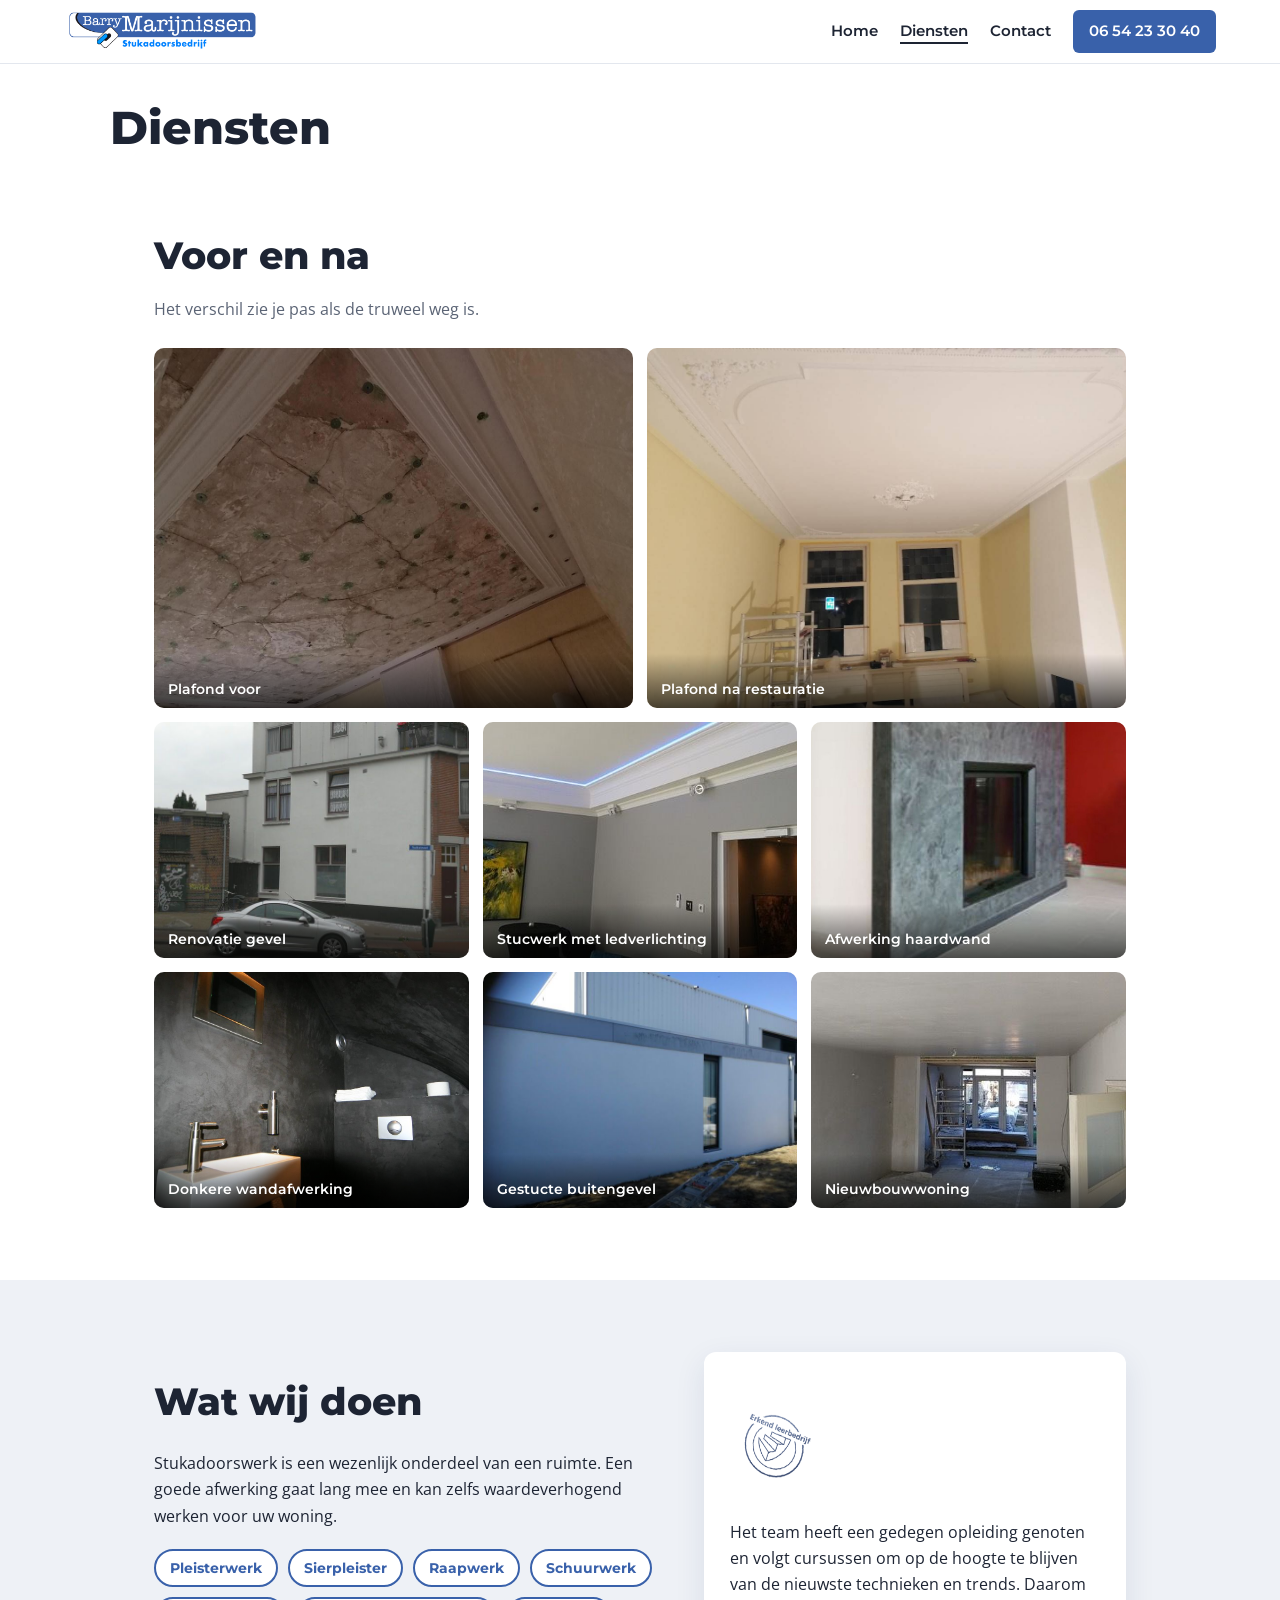
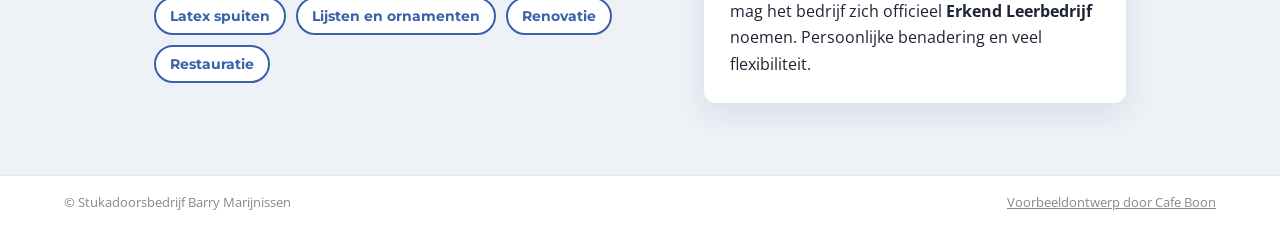
==== aanbod.html @ c537585c "Website opgedeeld in meerdere pagina's" ====
<!doctype html>
<html lang="nl">
<head>
<meta charset="utf-8">
<meta name="viewport" content="width=device-width, initial-scale=1">
<title>Diensten | Stukadoorsbedrijf Barry Marijnissen Breda</title>
<meta name="description" content="Stukadoorsbedrijf Barry Marijnissen in Breda: sierpleister, renovatie, restauratie en latex spuiten in heel West-Brabant. VCA gecertificeerd en erkend leerbedrijf.">
<meta name="robots" content="noindex">
<link rel="icon" href="images/favicon.png">
<meta property="og:title" content="Stukadoorsbedrijf Barry Marijnissen">
<meta property="og:description" content="Een jong bedrijf dat aan professionele verwachtingen voldoet.">
<meta property="og:image" content="https://barrymarijnissen.cafeboon.com/images/og.jpg">
<link rel="preconnect" href="https://fonts.googleapis.com">
<link rel="preconnect" href="https://fonts.gstatic.com" crossorigin>
<link href="https://fonts.googleapis.com/css2?family=Montserrat:wght@500;600;700;800&family=Open+Sans:wght@400;600&display=swap" rel="stylesheet">
<link rel="stylesheet" href="style.css">
</head>
<body>
<header class="top">
<a href="index.html"><img alt="Barry Marijnissen Stukadoorsbedrijf" height="41" src="images/logo.png" width="200"/></a>
<nav><a href="index.html">Home</a><a aria-current="page" href="aanbod.html">Diensten</a><a href="contact.html">Contact</a><a class="call" href="tel:+31654233040">06 54 23 30 40</a></nav>
</header>
<div aria-label="Pagina's" class="sn-bar" role="navigation"><a class="sn-link" href="index.html">Home</a><a aria-current="page" class="sn-link" href="aanbod.html">Diensten</a><a class="sn-link" href="contact.html">Contact</a></div>
<div class="sn-head"><h1>Diensten</h1></div>
<section class="wrap" id="werk">
<h2>Voor en na</h2>
<p class="lead">Het verschil zie je pas als de truweel weg is.</p>
<div class="ba">
<figure><img alt="Plafond voor de restauratie" loading="lazy" src="images/plafond-voor.jpg"/><figcaption>Plafond voor</figcaption></figure>
<figure><img alt="Plafond na de restauratie met sierlijsten" loading="lazy" src="images/plafond-na.jpg"/><figcaption>Plafond na restauratie</figcaption></figure>
</div>
<div class="grid">
<figure><img alt="Gerenoveerde gevel" loading="lazy" src="images/gevel-na.jpg"/><figcaption>Renovatie gevel</figcaption></figure>
<figure><img alt="Woonkamer met ledverlichting in het plafond" loading="lazy" src="images/woonkamer.jpg"/><figcaption>Stucwerk met ledverlichting</figcaption></figure>
<figure><img alt="Haard met gestucte wand" loading="lazy" src="images/slider5.jpg"/><figcaption>Afwerking haardwand</figcaption></figure>
<figure><img alt="Toilet met donker gestucte wand" loading="lazy" src="images/contact.jpg"/><figcaption>Donkere wandafwerking</figcaption></figure>
<figure><img alt="Gestucte buitengevel" loading="lazy" src="images/buitengevel.jpg"/><figcaption>Gestucte buitengevel</figcaption></figure>
<figure><img alt="Stucwerk in nieuwbouwwoning" loading="lazy" src="images/nieuwbouw.jpg"/><figcaption>Nieuwbouwwoning</figcaption></figure>
</div>
</section>
<section class="band" id="diensten">
<div class="wrap two">
<div>
<h2>Wat wij doen</h2>
<p>Stukadoorswerk is een wezenlijk onderdeel van een ruimte. Een goede afwerking gaat lang mee en kan zelfs waardeverhogend werken voor uw woning.</p>
<ul class="tags">
<li>Pleisterwerk</li><li>Sierpleister</li><li>Raapwerk</li><li>Schuurwerk</li>
<li>Latex spuiten</li><li>Lijsten en ornamenten</li><li>Renovatie</li><li>Restauratie</li>
</ul>
</div>
<div class="card">
<img alt="Erkend leerbedrijf" height="129" src="images/leerbedrijf.png" width="120"/>
<p>Het team heeft een gedegen opleiding genoten en volgt cursussen om op de hoogte te blijven van de nieuwste technieken en trends. Daarom mag het bedrijf zich officieel <b>Erkend Leerbedrijf</b> noemen. Persoonlijke benadering en veel flexibiliteit.</p>
</div>
</div>
</section>
<footer>
<span>© Stukadoorsbedrijf Barry Marijnissen</span>
<a href="https://cafeboon.com" rel="noopener" target="_blank">Voorbeeldontwerp door Cafe Boon</a>
</footer>
</body></html>
---- style.css ----
:root{--b:#3961aa;--b2:#4777d2;--ink:#1d2433;--g:#eef1f6;--m:#5b6475;--wa:#25d366}
*{box-sizing:border-box}html{scroll-behavior:smooth}
body{margin:0;font-family:'Open Sans',sans-serif;color:var(--ink);line-height:1.65;background:#fff}
h1,h2,.btn,nav a,.phone{font-family:'Montserrat',sans-serif}
img{max-width:100%;display:block}
.top{position:sticky;top:0;z-index:10;display:flex;justify-content:space-between;align-items:center;padding:10px 5vw;background:#fff;box-shadow:0 1px 0 #e3e7ee}
.top img{height:40px;width:auto}
nav{display:flex;align-items:center;gap:22px}
nav a{color:var(--ink);text-decoration:none;font-weight:600;font-size:15px}
nav a.call{background:var(--b);color:#fff;padding:9px 16px;border-radius:6px}
.hero{position:relative;min-height:78vh;display:flex;align-items:center;padding:70px 5vw;background:url(images/contact.jpg) center/cover;color:#fff}
.shade{position:absolute;inset:0;background:linear-gradient(90deg,rgba(18,28,50,.92),rgba(18,28,50,.55))}
.hero-in{position:relative;max-width:660px}
.tag{font:700 13px Montserrat;letter-spacing:.14em;text-transform:uppercase;color:#9db8ee;margin:0 0 12px}
h1{font-size:clamp(30px,4.6vw,54px);line-height:1.12;font-weight:800;margin:0 0 18px}
.hero p{font-size:18px}
.actions{display:flex;flex-wrap:wrap;gap:12px;margin-top:24px}
.btn{display:inline-block;background:var(--b2);color:#fff;font-weight:700;text-decoration:none;padding:13px 22px;border-radius:6px;border:2px solid var(--b2);font-size:15px}
.btn.ghost{background:transparent;border-color:#fff}
.btn.wa{background:var(--wa);border-color:var(--wa);color:#073b1b}
.badges{display:grid;grid-template-columns:repeat(4,1fr);background:var(--b);color:#fff;text-align:center}
.badges div{padding:20px 14px;font-size:14px;border-right:1px solid rgba(255,255,255,.2)}
.badges div:last-child{border:0}.badges b{display:block;font:800 18px Montserrat}
.wrap{max-width:1100px;margin:0 auto;padding:72px 5vw}
h2{font-size:clamp(26px,3.2vw,38px);font-weight:800;margin:0 0 8px}
.lead{color:var(--m);margin:0 0 26px}
figure{margin:0;position:relative;overflow:hidden;border-radius:10px;background:#ddd}
figure img{width:100%;height:100%;object-fit:cover}
figcaption{position:absolute;left:0;bottom:0;right:0;padding:26px 14px 10px;background:linear-gradient(transparent,rgba(0,0,0,.65));color:#fff;font:600 14px Montserrat}
.ba{display:grid;grid-template-columns:1fr 1fr;gap:14px;margin-bottom:14px}
.ba figure{aspect-ratio:4/3}
.grid{display:grid;grid-template-columns:repeat(3,1fr);gap:14px}
.grid figure{aspect-ratio:4/3}
.band{background:var(--g)}
.two{display:grid;grid-template-columns:1.2fr 1fr;gap:44px;align-items:center}
.tags{list-style:none;padding:0;margin:20px 0 0;display:flex;flex-wrap:wrap;gap:10px}
.tags li{background:#fff;border:2px solid var(--b);color:var(--b);font:700 14px Montserrat;padding:8px 14px;border-radius:99px}
.card{background:#fff;border-radius:12px;padding:26px;box-shadow:0 10px 30px rgba(30,50,100,.1)}
.card img{width:90px;margin-bottom:12px}.card p{margin:0}
.contact{display:grid;grid-template-columns:1fr 1fr;gap:40px;align-items:start}
.phone{display:block;font-size:clamp(30px,4.6vw,48px);font-weight:800;color:var(--b);text-decoration:none;line-height:1.1}
.mail{color:var(--ink);font-weight:600;font-size:19px}
address{font-style:normal;margin:16px 0}.hours{margin:0}
.map iframe{width:100%;height:380px;border:0;border-radius:12px}
footer{display:flex;justify-content:space-between;flex-wrap:wrap;gap:8px;padding:16px 5vw;font-size:13px;color:#888;border-top:1px solid #e3e7ee}
footer a{color:#888}
@media(max-width:820px){.badges{grid-template-columns:1fr 1fr}.ba,.two,.contact{grid-template-columns:1fr}.grid{grid-template-columns:1fr 1fr}nav a:not(.call){display:none}.hero{min-height:auto}}
/* sitenav:start */
.sn-bar{display:none;gap:6px;overflow-x:auto;white-space:nowrap;-webkit-overflow-scrolling:touch;padding:8px 12px;background:inherit;color:inherit;font:inherit;line-height:1.2;border-bottom:1px solid rgba(128,128,128,.35);box-sizing:border-box;max-width:100%}
.sn-bar a.sn-link{flex:0 0 auto;padding:9px 15px;border-radius:999px;color:inherit;text-decoration:none;font-size:15px;font-weight:600;letter-spacing:0;text-transform:none;margin:0}
.sn-bar a.sn-link[aria-current="page"]{background:rgba(128,128,128,.2);box-shadow:inset 0 -2px 0 currentColor}
@media(max-width:820px){.sn-bar{display:flex}}
nav a[aria-current="page"]:not(.cta):not(.btn):not(.call){text-decoration:underline;text-underline-offset:6px;text-decoration-thickness:2px}
.sn-head{max-width:1100px;margin:0 auto;padding:40px 20px 0;box-sizing:border-box}
.sn-head h1{margin:0;color:inherit;font-size:clamp(30px,5vw,46px);line-height:1.1}
.sn-cards{max-width:1100px;margin:0 auto;padding:40px 20px;display:grid;grid-template-columns:repeat(auto-fit,minmax(230px,1fr));gap:16px;box-sizing:border-box}
.sn-card{display:block;padding:20px 22px;border:1px solid rgba(128,128,128,.45);border-radius:10px;background:rgba(128,128,128,.07);color:inherit;text-decoration:none;min-width:0}
.sn-card strong{display:block;font-size:1.25em;margin:0 0 6px;color:inherit}
.sn-card span{display:block;opacity:.8;font-size:.95em;line-height:1.4}
.sn-card:hover,.sn-card:focus-visible{border-color:currentColor}
/* sitenav:end */
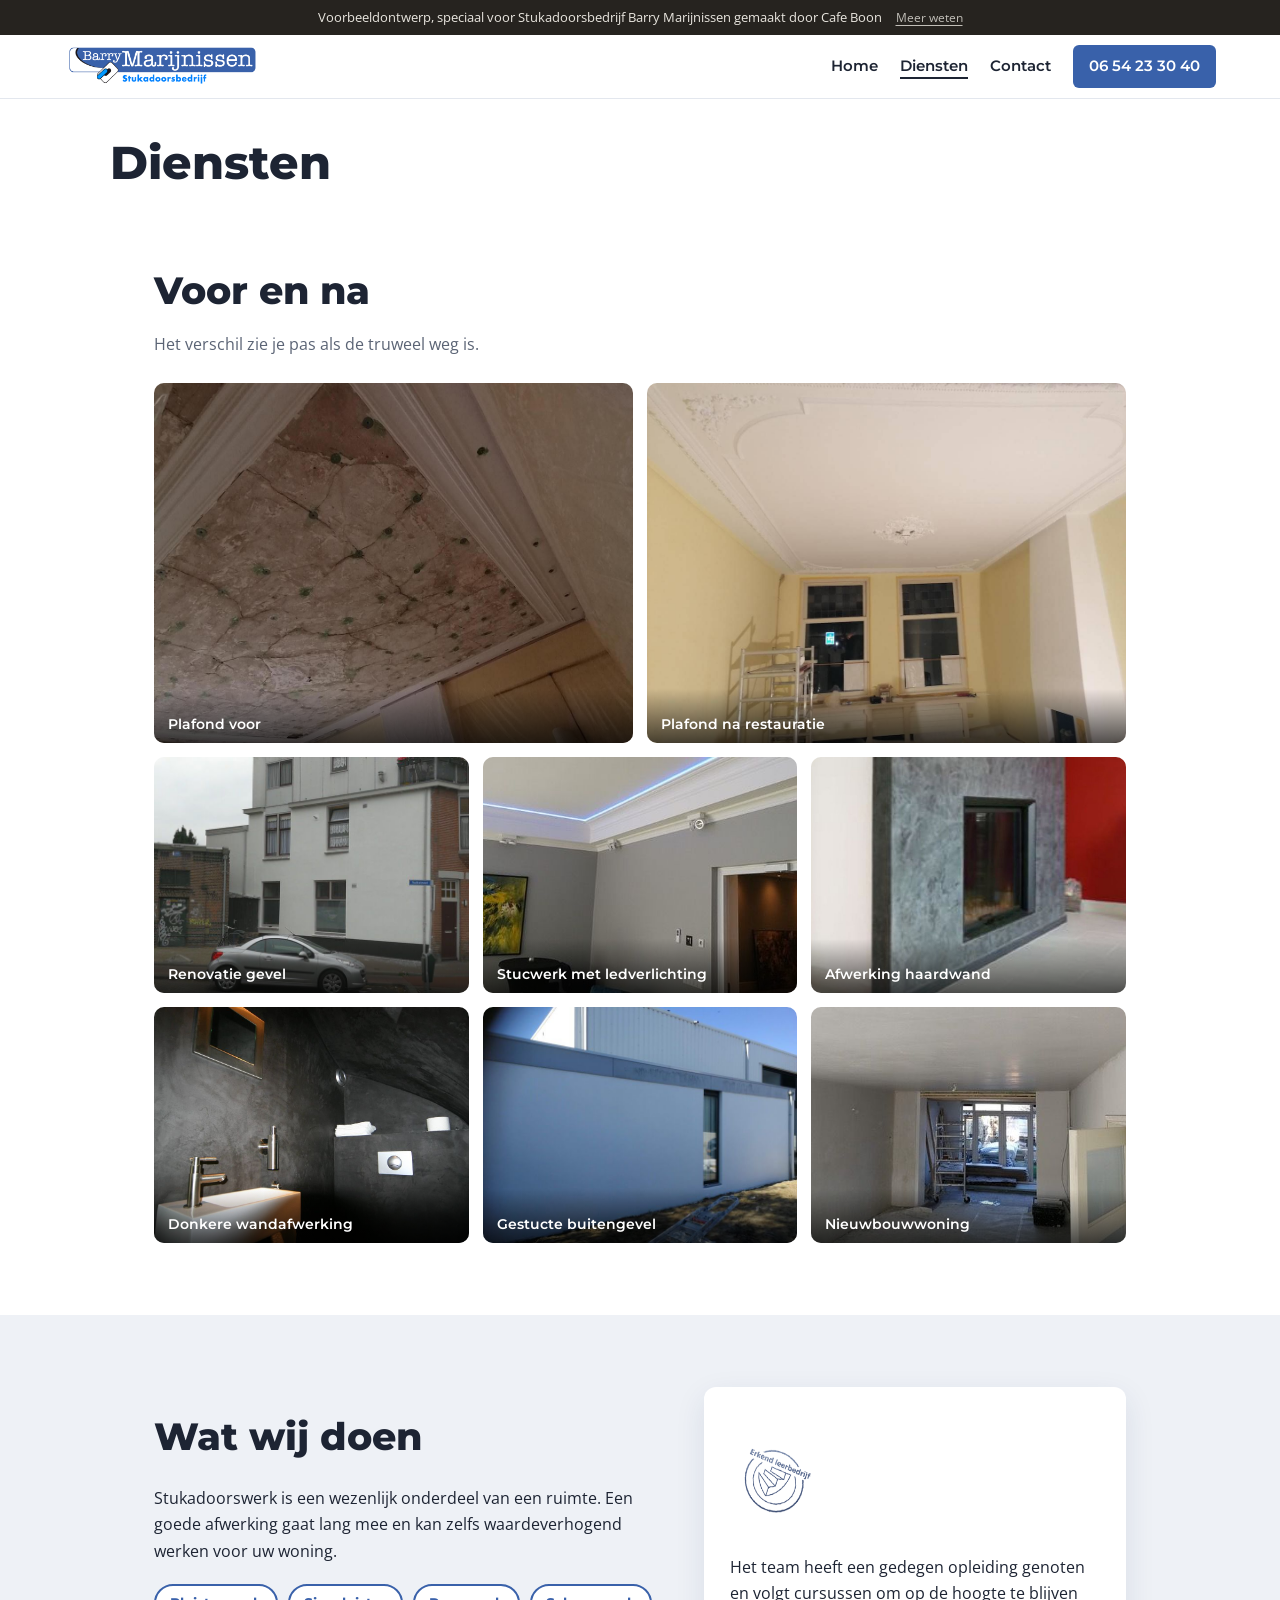
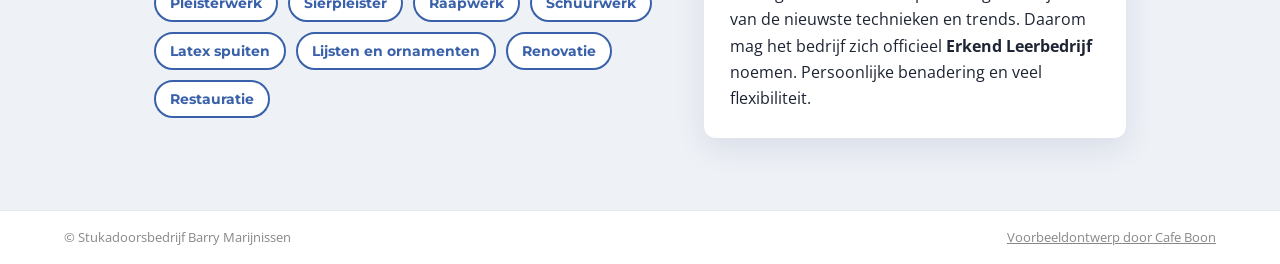
==== commit a14682af: "Werkende formulieren voor afspraken en aanvragen" ====
--- a/aanbod.html
+++ b/aanbod.html
@@ -16,6 +16,7 @@
 <link rel="stylesheet" href="style.css">
 </head>
 <body>
+<div class="vb-banner" role="note"><span>Voorbeeldontwerp, speciaal voor Stukadoorsbedrijf Barry Marijnissen gemaakt door Cafe Boon</span><a href="https://cafeboon.com">Meer weten</a></div>
 <header class="top">
 <a href="index.html"><img alt="Barry Marijnissen Stukadoorsbedrijf" height="41" src="images/logo.png" width="200"/></a>
 <nav><a href="index.html">Home</a><a aria-current="page" href="aanbod.html">Diensten</a><a href="contact.html">Contact</a><a class="call" href="tel:+31654233040">06 54 23 30 40</a></nav>
--- a/style.css
+++ b/style.css
@@ -59,3 +59,31 @@
 .sn-card span{display:block;opacity:.8;font-size:.95em;line-height:1.4}
 .sn-card:hover,.sn-card:focus-visible{border-color:currentColor}
 /* sitenav:end */
+/* voorbeeld-formulier:start */
+@layer sn{.sn-form button.btn{border:0;font:inherit;cursor:pointer;line-height:1.2}}
+.sn-formsec{padding:36px 0 72px}
+.sn-formwrap{max-width:1100px;margin:0 auto;padding:0 20px;box-sizing:border-box}
+.sn-formwrap>h2{margin:0 0 12px}
+.sn-formwrap>.sn-lead,.sn-formwrap>.sn-form,.sn-formwrap>.sn-done{max-width:720px}
+.sn-formwrap .sn-lead{margin:0 0 24px;opacity:.85}
+.sn-form{display:grid;grid-template-columns:1fr 1fr;gap:16px}
+.sn-field{display:flex;flex-direction:column;gap:6px;min-width:0;text-align:left}
+.sn-field.full{grid-column:1/-1}
+.sn-field label{font-size:14px;font-weight:600}
+.sn-field input,.sn-field select,.sn-field textarea{font:inherit;font-size:16px;line-height:1.4;color:inherit;background:rgba(128,128,128,.12);border:1px solid rgba(128,128,128,.55);border-radius:8px;padding:11px 12px;width:100%;box-sizing:border-box;min-width:0;max-width:100%;-webkit-appearance:none;appearance:none}
+.sn-field select{background-image:linear-gradient(45deg,transparent 50%,currentColor 50%),linear-gradient(135deg,currentColor 50%,transparent 50%);background-position:calc(100% - 20px) 50%,calc(100% - 15px) 50%;background-size:5px 5px;background-repeat:no-repeat;padding-right:38px}
+.sn-field select option{color:#111;background:#fff}
+.sn-field textarea{resize:vertical}
+.sn-field input:focus,.sn-field select:focus,.sn-field textarea:focus{outline:2px solid currentColor;outline-offset:1px}
+.sn-done{padding:28px;border:1px solid rgba(128,128,128,.55);border-radius:12px;background:rgba(128,128,128,.1)}
+.sn-done h2{margin:0 0 10px}
+.sn-done p{margin:0}
+.sn-done a{text-decoration:underline;text-underline-offset:3px;font-weight:600}
+.sn-formlink{padding:0 0 56px}
+@media(max-width:640px){.sn-form{grid-template-columns:1fr}.sn-formsec{padding:24px 0 56px}}
+/* voorbeeld-formulier:end */
+/* voorbeeldbanner:start */
+.vb-banner{display:flex;flex-wrap:wrap;justify-content:center;align-items:baseline;gap:2px 14px;padding:8px 16px;background:#26231f;color:#e9e6df;font-size:13px;line-height:1.45;letter-spacing:0;text-transform:none;font-weight:400;text-align:center;position:relative;z-index:1000}
+.vb-banner a{color:inherit;opacity:.8;text-decoration:underline;text-underline-offset:3px;font-size:12px;font-weight:400;white-space:nowrap;letter-spacing:0;text-transform:none}
+.vb-banner a:hover{opacity:1}
+/* voorbeeldbanner:end */
